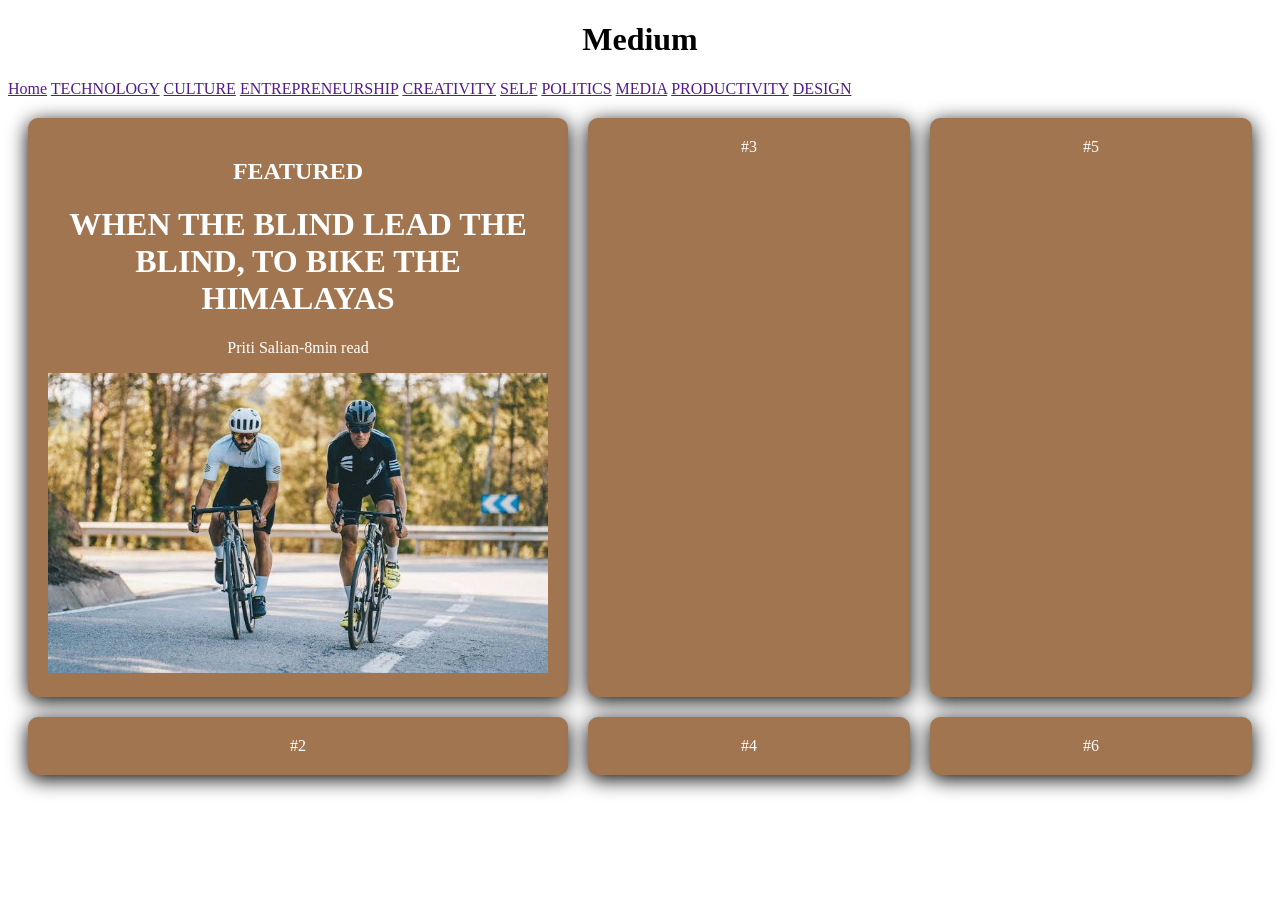
==== src/pages/productos.html @ c1e517a7 "version actualizada" ====
<!DOCTYPE html>
<html lang="en">
<head>
    <meta charset="UTF-8">
    <meta name="viewport" content="width=device-width, initial-scale=1.0">
    <link rel="stylesheet" href="../css/productos.css">
    <title>Productos</title>
</head>
<body>
    <h1 class="titulo">Medium</h1>
    <nav class="nav-barra">
        <a href="">Home</a>
        <a href="">TECHNOLOGY</a>
        <a href="">CULTURE</a>
        <a href="">ENTREPRENEURSHIP</a>
        <a href="">CREATIVITY</a>
        <a href="">SELF</a>
        <a href="">POLITICS</a>
        <a href="">MEDIA</a>
        <a href="">PRODUCTIVITY</a>
        <a href="">DESIGN</a>
    </nav>
    
    <div class="contenedor-servicios">
            <div class="caja caja1">
                <H2>FEATURED</H2>
                <H1>WHEN THE BLIND LEAD THE BLIND, TO BIKE THE HIMALAYAS</H1>
                <p>Priti Salian-8min read</p>
                <img src="../assets/img/images.jpg" alt="ciclismo" height="300px" width="500px">
            </div>
            <div class="caja caja2">#2</div>
            <div class="caja caja3">#3</div>  
            <div class="caja caja4">#4</div>
            <div class="caja caja5">#5</div>
            <div class="caja caja6">#6</div>
    </div>

    
</body>
</html>
---- src/css/productos.css ----
.titulo{
    color: rgb(0, 0, 0);
    text-align: center;
}

.contenedor-servicios{
    display: grid;
    grid-template-columns: repeat(3, 1fr);
    gap: 20px;
    height: 200px;
    padding: 20px;
    text-align: center;
    
}

.caja{
    color: #ffffff;
    background-color: #a1754f;
    padding: 20px;
    border-radius: 10px;
    box-shadow: 0 4px 20px #000000;
    transition: transform 0.3s ease, box-shadow 0.3s ease;
}


.caja1{
    grid-area: 1/1/6/2;
}

.caja2{
    grid-area: 6/1/9/2;
}

.caja3{
    grid-area: 1/2/6/3;
}

.caja4{
    grid-area: 6/2/9/3;
}

.caja5{
    grid-area: 1/3/6/4;
}

.caja6{
    grid-area: 6/3/9/4;
}
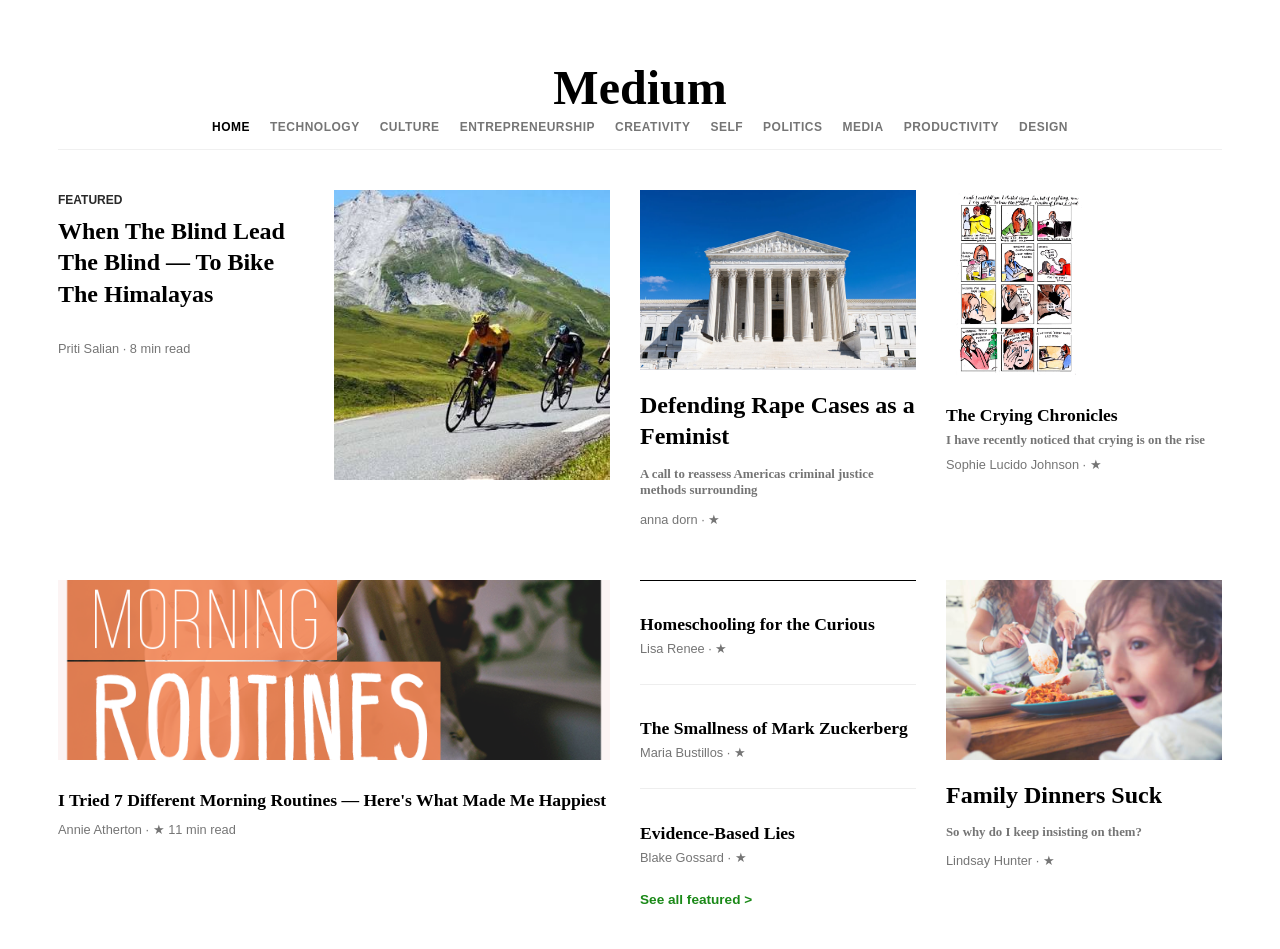
==== commit 23d019a3: "Version actualizada del taller" ====
--- a/src/pages/productos.html
+++ b/src/pages/productos.html
@@ -1,40 +1,92 @@
 <!DOCTYPE html>
-<html lang="en">
+<html lang="es">
 <head>
     <meta charset="UTF-8">
     <meta name="viewport" content="width=device-width, initial-scale=1.0">
     <link rel="stylesheet" href="../css/productos.css">
-    <title>Productos</title>
+    <title>Medium - Productos</title>
 </head>
 <body>
-    <h1 class="titulo">Medium</h1>
-    <nav class="nav-barra">
-        <a href="">Home</a>
-        <a href="">TECHNOLOGY</a>
-        <a href="">CULTURE</a>
-        <a href="">ENTREPRENEURSHIP</a>
-        <a href="">CREATIVITY</a>
-        <a href="">SELF</a>
-        <a href="">POLITICS</a>
-        <a href="">MEDIA</a>
-        <a href="">PRODUCTIVITY</a>
-        <a href="">DESIGN</a>
-    </nav>
-    
-    <div class="contenedor-servicios">
-            <div class="caja caja1">
-                <H2>FEATURED</H2>
-                <H1>WHEN THE BLIND LEAD THE BLIND, TO BIKE THE HIMALAYAS</H1>
-                <p>Priti Salian-8min read</p>
-                <img src="../assets/img/images.jpg" alt="ciclismo" height="300px" width="500px">
+
+    <header>
+        <h1 class="titulo">Medium</h1>
+        
+        <nav class="nav-barra">
+            <a href="#" style="color: #000000; font-weight: bold;">Home</a>
+            <a href="#">TECHNOLOGY</a>
+            <a href="#">CULTURE</a>
+            <a href="#">ENTREPRENEURSHIP</a>
+            <a href="#">CREATIVITY</a>
+            <a href="#">SELF</a>
+            <a href="#">POLITICS</a>
+            <a href="#">MEDIA</a>
+            <a href="#">PRODUCTIVITY</a>
+            <a href="#">DESIGN</a>
+        </nav>
+    </header>
+
+    <main class="contenedor-medium">
+        
+        <article class="caja destacado-principal">
+            <div class="texto-destacado">
+                <span class="etiqueta">FEATURED</span>
+                <h2>When The Blind Lead The Blind — To Bike The Himalayas</h2>
+                <br>
+                <p class="autor">Priti Salian · 8 min read</p>
             </div>
-            <div class="caja caja2">#2</div>
-            <div class="caja caja3">#3</div>  
-            <div class="caja caja4">#4</div>
-            <div class="caja caja5">#5</div>
-            <div class="caja caja6">#6</div>
-    </div>
+            <img src="../assets/img/ciclismo.jpg" alt="ciclistas en montaña" class="img-ciclismo">
+        </article>
 
-    
+        <article class="caja articulo-medio-1">
+            <img src="../assets/img/Templo.webp" alt="Foto de un templo" class="img-horizontal">
+            <h2>Defending Rape Cases as a Feminist</h2>
+            <h2 class = "autor">A call to reassess Americas criminal justice methods surrounding</h2>
+            <p class="autor">anna dorn · ★</p>
+        </article>
+
+        <article class="caja lista-mini">
+            <div class="mini-item-vertical">
+                <img src="../assets/img/comic.jpg" alt="foto de comic" class="img-comic">
+                <div class="texto-mini">
+                    <h3>The Crying Chronicles</h3>
+                    <h2 class="autor">I have recently noticed that crying is on the rise</h2>
+                    <p class="autor">Sophie Lucido Johnson · ★</p>
+                </div>
+            </div>
+        </article>
+
+        <article class="caja bloque-morning">
+            <img src="../assets/img/foto rutinas.png" alt="Foto de rutinas" class="img-horizontal">
+            <h3>I Tried 7 Different Morning Routines — Here's What Made Me Happiest</h3>
+            <p class="autor">Annie Atherton · ★ 11 min read</p>
+        </article>
+
+        <article class="caja enlaces-centro">
+            <div class="enlace-item">
+                <h3>Homeschooling for the Curious</h3>
+                <p class="autor">Lisa Renee · ★</p>
+            </div>
+            <hr>
+            <div class="enlace-item">
+                <h3>The Smallness of Mark Zuckerberg</h3>
+                <p class="autor">Maria Bustillos · ★</p>
+            </div>
+            <hr>
+            <div class="enlace-item">
+                <h3>Evidence-Based Lies</h3>
+                <p class="autor">Blake Gossard · ★</p>
+            </div>
+            <p class="ver-mas">See all featured ></p>
+        </article>
+
+        <article class="caja articulo-medio-2">
+            <img src="../assets/img/cena familiar.jpg" alt="Family Dinners" class="img-horizontal">
+            <h2>Family Dinners Suck</h2>
+            <h2 class="autor">So why do I keep insisting on them?</h2>
+            <p class="autor">Lindsay Hunter · ★</p>
+        </article>
+
+    </main>
+
 </body>
 </html>
--- a/src/css/productos.css
+++ b/src/css/productos.css
@@ -1,50 +1,151 @@
-
-  
-.titulo{
-    color: rgb(0, 0, 0);
-    text-align: center;
+/* Estilos Base Generales */
+body {
+    background-color: #ffffff;
+    color: #000000;
+    padding: 20px 50px;
+    font-family: Arial, sans-serif;
 }
 
-.contenedor-servicios{
-    display: grid;
-    grid-template-columns: repeat(3, 1fr);
-    gap: 20px;
-    height: 200px;
-    padding: 20px;
+.titulo {
+    font-family: 'Georgia', serif;
+    font-size: 3rem;
     text-align: center;
-    
+    margin-bottom: 5px;
+    font-weight: 700;
 }
 
-.caja{
-    color: #ffffff;
-    background-color: #a1754f;
-    padding: 20px;
-    border-radius: 10px;
-    box-shadow: 0 4px 20px #000000;
-    transition: transform 0.3s ease, box-shadow 0.3s ease;
+.nav-barra {
+    display: flex;
+    justify-content: center;
+    gap: 20px;
+    border-bottom: 1px solid #f0f0f0;
+    padding-bottom: 15px;
+    margin-bottom: 40px;
+    flex-wrap: wrap;
+}
+
+.nav-barra a {
+    text-decoration: none;
+    color: #757575;
+    font-size: 0.75rem;
+    font-weight: bold;
+    text-transform: uppercase;
+    letter-spacing: 0.5px;
 }
 
 
-.caja1{
-    grid-area: 1/1/6/2;
+.contenedor-medium {
+    display: grid;
+    /* La primera columna es el doble de ancha para que entren texto + imagen de ciclistas */
+    grid-template-columns: 2fr 1fr 1fr; 
+    gap: 40px 30px; /* 40px de espacio vertical, 30px horizontal */
+    max-width: 1200px;
+    margin: 0 auto;
+    align-items: start; /* Evita que los elementos se estiren verticalmente de forma rara */
 }
 
-.caja2{
-    grid-area: 6/1/9/2;
+/* Cajas contenedoras transparentes */
+.caja {
+    background-color: transparent;
+    border-radius: 0;
+    box-shadow: none;
+    transition: none;
+    display: flex;
+    flex-direction: column;
 }
 
-.caja3{
-    grid-area: 1/2/6/3;
+/* --- SOLUCIÓN 1: Ciclistas a la derecha del texto --- */
+.destacado-principal {
+    grid-column: 1 / 2;
+    display: flex;
+    flex-direction: row; /* Pone texto e imagen lado a lado */
+    gap: 20px;
+    align-items: flex-start;
 }
 
-.caja4{
-    grid-area: 6/2/9/3;
+.texto-destacado {
+    flex: 1; /* Toma la mitad del espacio */
 }
 
-.caja5{
-    grid-area: 1/3/6/4;
+.img-ciclismo {
+    width: 50%; /* Ajusta el tamaño de la imagen */
+    height: 290px; /* Ajusta la altura de la imagen */
+    object-fit: cover;
 }
 
-.caja6{
-    grid-area: 6/3/9/4;
+/* --- SOLUCIÓN 2: Quitar espacio muerto entre fila 1 y 2 --- */
+/* Al usar 'align-items: start' en el contenedor Grid, cada celda ocupa solo lo que necesita, 
+eliminando el hueco gigante debajo de los ciclistas. */
+
+.bloque-morning {
+    grid-column: 1 / 2;
+}
+
+/* --- SOLUCIÓN 3: El texto de "The Crying Chronicles" debajo del Comic --- */
+.mini-item-vertical {
+    display: flex;
+    flex-direction: column; /* Cambiado a columna para bajar el texto */
+    gap: 12px;
+}
+
+.img-comic {
+    width: 50%;
+    height: auto;
+    object-fit: cover;
+}
+
+/* --- SOLUCIÓN 4: Línea negra arriba de Homeschooling --- */
+.enlaces-centro {
+    border-top: 1px solid #000000; /* Crea la línea negra superior exacta del diseño */
+    padding-top: 15px;
+}
+
+/* Ajustes de imágenes de las columnas medias y bajas */
+.img-horizontal {
+    width: 100%;
+    height: 180px;
+    object-fit: cover;
+    margin-bottom: 12px;
+}
+
+/* Tipografías internas */
+.etiqueta {
+    font-size: 0.75rem;
+    font-weight: bold;
+    color: #292929;
+}
+
+h2 {
+    font-family: 'Georgia', serif;
+    font-size: 1.5rem;
+    line-height: 1.3;
+    margin: 8px 0;
+    font-weight: 700;
+}
+
+h3 {
+    font-family: 'Georgia', serif;
+    font-size: 1.1rem;
+    line-height: 1.3;
+    margin-bottom: 5px;
+}
+
+.autor {
+    font-size: 0.8rem;
+    color: #757575;
+    margin-top: 5px;
+}
+
+hr {
+    border: 0;
+    border-top: 1px solid #eeeeee;
+    margin: 15px 0;
+}
+
+.ver-mas {
+    color: #1a8917;
+    font-size: 0.85rem;
+    margin-top: 15px;
+    text-decoration: none;
+    font-weight: 600;
 }
